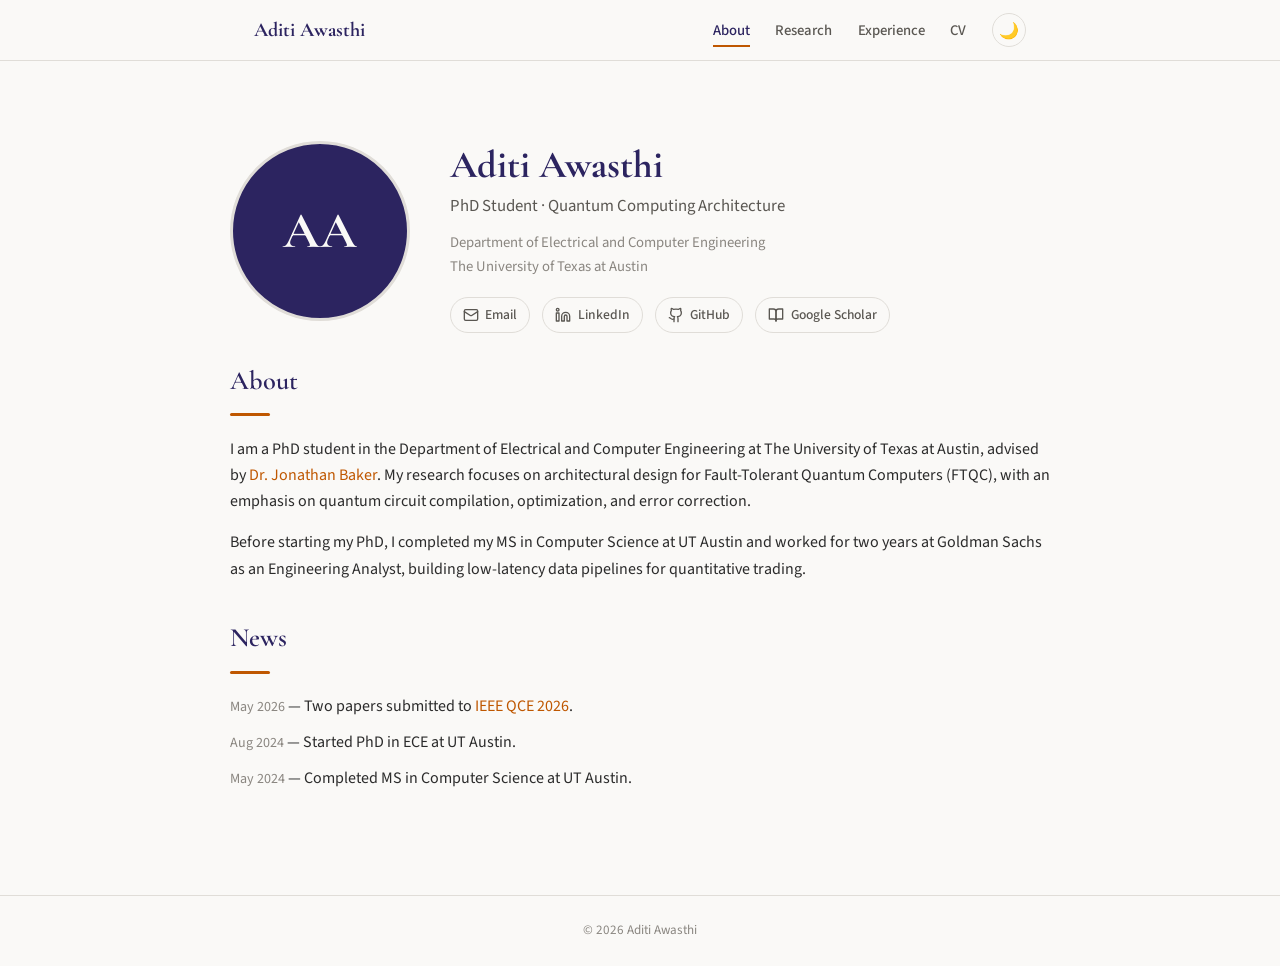
==== index.html @ e24ec128 "My website" ====
<!DOCTYPE html>
<html lang="en">
<head>
  <meta charset="UTF-8">
  <meta name="viewport" content="width=device-width, initial-scale=1.0">
  <title>Aditi Awasthi</title>
  <link rel="icon" type="image/svg+xml" href="assets/favicon.svg">
  <link rel="stylesheet" href="css/style.css">
  <script src="js/theme.js"></script>
</head>
<body>

  <!-- Navigation -->
  <nav class="nav">
    <div class="nav-inner">
      <a href="index.html" class="nav-name">Aditi Awasthi</a>
      <button class="nav-hamburger" aria-label="Menu">
        <span></span><span></span><span></span>
      </button>
      <ul class="nav-links">
        <li><a href="index.html" class="active">About</a></li>
        <li><a href="research.html">Research</a></li>
        <li><a href="experience.html">Experience</a></li>
        <li><a href="cv.html">CV</a></li>
        <li><button class="theme-toggle" aria-label="Toggle dark mode">🌙</button></li>
      </ul>
    </div>
  </nav>

  <!-- Main Content -->
  <main class="container page-content">

    <!-- Hero -->
    <section class="hero">
      <!-- To add a photo later: replace this div with <img src="assets/photo.jpg" alt="Aditi Awasthi" class="hero-photo"> -->
      <div class="hero-photo" style="display:flex;align-items:center;justify-content:center;background:var(--clr-primary);color:var(--text-on-primary);font-family:'Cormorant Garamond',serif;font-size:3.2rem;font-weight:700;">AA</div>
      <div class="hero-text">
        <h1>Aditi Awasthi</h1>
        <p class="hero-subtitle">PhD Student &middot; Quantum Computing Architecture</p>
        <p class="hero-affiliation">
          Department of Electrical and Computer Engineering<br>
          The University of Texas at Austin
        </p>
        <div class="link-row">
          <a href="mailto:aditiawasthi@utexas.edu" class="link-pill">
            <svg xmlns="http://www.w3.org/2000/svg" viewBox="0 0 24 24" fill="none" stroke="currentColor" stroke-width="2" stroke-linecap="round" stroke-linejoin="round"><rect x="2" y="4" width="20" height="16" rx="2"/><path d="m22 7-8.97 5.7a1.94 1.94 0 0 1-2.06 0L2 7"/></svg>
            Email
          </a>
          <a href="https://linkedin.com/in/aditiawasthi" class="link-pill" target="_blank">
            <svg xmlns="http://www.w3.org/2000/svg" viewBox="0 0 24 24" fill="none" stroke="currentColor" stroke-width="2" stroke-linecap="round" stroke-linejoin="round"><path d="M16 8a6 6 0 0 1 6 6v7h-4v-7a2 2 0 0 0-4 0v7h-4v-7a6 6 0 0 1 6-6z"/><rect x="2" y="9" width="4" height="12"/><circle cx="4" cy="4" r="2"/></svg>
            LinkedIn
          </a>
          <a href="https://github.com/aditiawas" class="link-pill" target="_blank">
            <svg xmlns="http://www.w3.org/2000/svg" viewBox="0 0 24 24" fill="none" stroke="currentColor" stroke-width="2" stroke-linecap="round" stroke-linejoin="round"><path d="M15 22v-4a4.8 4.8 0 0 0-1-3.5c3 0 6-2 6-5.5.08-1.25-.27-2.48-1-3.5.28-1.15.28-2.35 0-3.5 0 0-1 0-3 1.5-2.64-.5-5.36-.5-8 0C6 2 5 2 5 2c-.3 1.15-.3 2.35 0 3.5A5.403 5.403 0 0 0 4 9c0 3.5 3 5.5 6 5.5-.39.49-.68 1.05-.85 1.65S8.93 17.38 9 18v4"/><path d="M9 18c-4.51 2-5-2-7-2"/></svg>
            GitHub
          </a>
          <a href="https://scholar.google.com/citations?user=7v19t0AAAAAJ&sortby=pubdate" class="link-pill" target="_blank">
            <svg xmlns="http://www.w3.org/2000/svg" viewBox="0 0 24 24" fill="none" stroke="currentColor" stroke-width="2" stroke-linecap="round" stroke-linejoin="round"><path d="M2 3h6a4 4 0 0 1 4 4v14a3 3 0 0 0-3-3H2z"/><path d="M22 3h-6a4 4 0 0 0-4 4v14a3 3 0 0 1 3-3h7z"/></svg>
            Google Scholar
          </a>
        </div>
      </div>
    </section>

    <!-- About -->
    <section class="section">
      <h2>About</h2>
      <hr class="section-divider">
      <p>
        I am a PhD student in the Department of Electrical and Computer Engineering at
        The University of Texas at Austin, advised by
        <a href="https://www.jonathanmarkbaker.com/" target="_blank">Dr.&nbsp;Jonathan Baker</a>. My research focuses on
        architectural design for Fault-Tolerant Quantum Computers (FTQC), with an emphasis
        on quantum circuit compilation, optimization, and error correction.
      </p>
      <p>
        Before starting my PhD, I completed my MS in Computer Science at UT Austin and worked
        for two years at Goldman Sachs as an Engineering Analyst, building low-latency data
        pipelines for quantitative trading.
      </p>
    </section>

    <!-- News / Highlights -->
    <section class="section">
      <h2>News</h2>
      <hr class="section-divider">
      <ul style="list-style: none; padding: 0;">
        <li style="margin-bottom: 0.6rem;">
          <span style="color: var(--text-muted); font-size: 0.88rem;">May 2026</span> &mdash;
          Two papers submitted to <a href="https://qce.quantum.ieee.org/" target="_blank">IEEE QCE 2026</a>.
        </li>
        <li style="margin-bottom: 0.6rem;">
          <span style="color: var(--text-muted); font-size: 0.88rem;">Aug 2024</span> &mdash;
          Started PhD in ECE at UT Austin.
        </li>
        <li style="margin-bottom: 0.6rem;">
          <span style="color: var(--text-muted); font-size: 0.88rem;">May 2024</span> &mdash;
          Completed MS in Computer Science at UT Austin.
        </li>
      </ul>
    </section>

  </main>

  <footer class="footer">
    <div class="container">
      &copy; 2026 Aditi Awasthi
    </div>
  </footer>

</body>
</html>
---- css/style.css ----
/* ========================================
   Aditi Awasthi — Academic Website
   Colors: deep blue-purple + burnt orange
   ======================================== */

/* ---------- Google Fonts ---------- */
@import url('https://fonts.googleapis.com/css2?family=Cormorant+Garamond:ital,wght@0,400;0,600;0,700;1,400&family=Source+Sans+3:wght@300;400;500;600&display=swap');

/* ---------- CSS Variables ---------- */
:root {
  /* palette */
  --clr-primary: #2c2460;
  --clr-primary-light: #3d3580;
  --clr-accent: #bf5700;        /* UT burnt orange */
  --clr-accent-hover: #d96b1a;
  --clr-blue: #1e3a6e;

  /* surfaces */
  --bg: #faf9f7;
  --bg-card: #ffffff;
  --bg-nav: rgba(250, 249, 247, 0.92);
  --border: #e0ddd8;

  /* text */
  --text: #2b2b2b;
  --text-secondary: #5a5752;
  --text-muted: #8a8680;
  --text-on-primary: #faf9f7;

  /* misc */
  --shadow-sm: 0 1px 3px rgba(0,0,0,0.06);
  --shadow-md: 0 4px 12px rgba(0,0,0,0.08);
  --radius: 6px;
  --max-w: 820px;
  --transition: 0.25s ease;
}

/* ---------- Dark Mode ---------- */
[data-theme="dark"] {
  --clr-primary: #a8a0d6;
  --clr-primary-light: #c4bcf0;
  --clr-accent: #e8853a;
  --clr-accent-hover: #f09a55;
  --clr-blue: #7ea8d4;

  --bg: #141218;
  --bg-card: #1e1b24;
  --bg-nav: rgba(20, 18, 24, 0.94);
  --border: #2e2a36;

  --text: #e4e0ec;
  --text-secondary: #b0aab8;
  --text-muted: #7d7888;
  --text-on-primary: #141218;

  --shadow-sm: 0 1px 3px rgba(0,0,0,0.3);
  --shadow-md: 0 4px 12px rgba(0,0,0,0.4);
}

/* ---------- Reset & Base ---------- */
*, *::before, *::after { box-sizing: border-box; margin: 0; padding: 0; }

html {
  scroll-behavior: smooth;
  scroll-padding-top: 80px;
}

body {
  font-family: 'Source Sans 3', 'Segoe UI', sans-serif;
  font-weight: 400;
  font-size: 16px;
  line-height: 1.65;
  color: var(--text);
  background: var(--bg);
  transition: background var(--transition), color var(--transition);
  -webkit-font-smoothing: antialiased;
}

/* ---------- Typography ---------- */
h1, h2, h3 {
  font-family: 'Cormorant Garamond', 'Georgia', serif;
  color: var(--clr-primary);
  line-height: 1.25;
}

h1 { font-size: 2.4rem; font-weight: 700; }
h2 { font-size: 1.65rem; font-weight: 600; margin-bottom: 0.6em; }
h3 { font-size: 1.2rem; font-weight: 600; margin-bottom: 0.35em; }

p { margin-bottom: 0.9em; }

a {
  color: var(--clr-accent);
  text-decoration: none;
  transition: color var(--transition);
}
a:hover { color: var(--clr-accent-hover); text-decoration: underline; }

/* ---------- Layout ---------- */
.container {
  max-width: var(--max-w);
  margin: 0 auto;
  padding: 0 1.5rem;
}

.page-content {
  padding: 2.5rem 0 4rem;
}

/* ---------- Navigation ---------- */
.nav {
  position: sticky;
  top: 0;
  z-index: 100;
  background: var(--bg-nav);
  backdrop-filter: blur(12px);
  -webkit-backdrop-filter: blur(12px);
  border-bottom: 1px solid var(--border);
  transition: background var(--transition), border-color var(--transition);
}

.nav-inner {
  max-width: var(--max-w);
  margin: 0 auto;
  padding: 0 1.5rem;
  display: flex;
  align-items: center;
  justify-content: space-between;
  height: 60px;
}

.nav-name {
  font-family: 'Cormorant Garamond', serif;
  font-size: 1.25rem;
  font-weight: 700;
  color: var(--clr-primary);
  text-decoration: none;
}
.nav-name:hover { text-decoration: none; color: var(--clr-primary-light); }

.nav-links {
  display: flex;
  align-items: center;
  gap: 1.6rem;
  list-style: none;
}

.nav-links a {
  font-size: 0.92rem;
  font-weight: 500;
  color: var(--text-secondary);
  text-decoration: none;
  padding: 0.25rem 0;
  border-bottom: 2px solid transparent;
  transition: color var(--transition), border-color var(--transition);
}
.nav-links a:hover,
.nav-links a.active {
  color: var(--clr-primary);
  border-bottom-color: var(--clr-accent);
  text-decoration: none;
}

/* Theme toggle button */
.theme-toggle {
  background: none;
  border: 1px solid var(--border);
  border-radius: 50%;
  width: 34px;
  height: 34px;
  cursor: pointer;
  display: flex;
  align-items: center;
  justify-content: center;
  font-size: 1rem;
  color: var(--text-secondary);
  transition: background var(--transition), color var(--transition), border-color var(--transition);
}
.theme-toggle:hover {
  background: var(--bg-card);
  color: var(--clr-accent);
}

/* Hamburger */
.nav-hamburger {
  display: none;
  background: none;
  border: none;
  cursor: pointer;
  flex-direction: column;
  gap: 5px;
  padding: 4px;
}
.nav-hamburger span {
  display: block;
  width: 22px;
  height: 2px;
  background: var(--text);
  border-radius: 2px;
  transition: transform var(--transition), opacity var(--transition);
}

/* ---------- Hero (index page) ---------- */
.hero {
  display: flex;
  align-items: flex-start;
  gap: 2.5rem;
  padding: 2.5rem 0 2rem;
}

.hero-photo {
  flex-shrink: 0;
  width: 180px;
  height: 180px;
  border-radius: 50%;
  object-fit: cover;
  border: 3px solid var(--border);
  transition: border-color var(--transition);
}

.hero-text h1 {
  margin-bottom: 0.25rem;
}

.hero-subtitle {
  font-size: 1.05rem;
  color: var(--text-secondary);
  margin-bottom: 0.6em;
}

.hero-affiliation {
  font-size: 0.92rem;
  color: var(--text-muted);
  margin-bottom: 1.2em;
}

/* Social / contact links row */
.link-row {
  display: flex;
  flex-wrap: wrap;
  gap: 0.75rem;
}

.link-pill {
  display: inline-flex;
  align-items: center;
  gap: 0.4rem;
  font-size: 0.85rem;
  font-weight: 500;
  padding: 0.35rem 0.75rem;
  border: 1px solid var(--border);
  border-radius: 20px;
  color: var(--text-secondary);
  text-decoration: none;
  transition: all var(--transition);
}
.link-pill:hover {
  color: var(--clr-accent);
  border-color: var(--clr-accent);
  text-decoration: none;
  background: rgba(191, 87, 0, 0.06);
}
[data-theme="dark"] .link-pill:hover {
  background: rgba(232, 133, 58, 0.1);
}

.link-pill svg {
  width: 16px;
  height: 16px;
  flex-shrink: 0;
}

/* ---------- Sections ---------- */
.section {
  margin-bottom: 2.5rem;
}

.section-divider {
  width: 40px;
  height: 3px;
  background: var(--clr-accent);
  border: none;
  border-radius: 2px;
  margin-bottom: 1.2rem;
}

/* ---------- Cards ---------- */
.card {
  background: var(--bg-card);
  border: 1px solid var(--border);
  border-radius: var(--radius);
  padding: 1.4rem 1.5rem;
  margin-bottom: 1rem;
  box-shadow: var(--shadow-sm);
  transition: background var(--transition), border-color var(--transition), box-shadow var(--transition);
}

.card-header {
  display: flex;
  justify-content: space-between;
  align-items: baseline;
  flex-wrap: wrap;
  gap: 0.5rem;
  margin-bottom: 0.5rem;
}

.card-header h3 {
  margin-bottom: 0;
}

.card-date {
  font-size: 0.85rem;
  color: var(--text-muted);
  white-space: nowrap;
}

.card p {
  color: var(--text-secondary);
  font-size: 0.95rem;
}

/* Sub-projects inside a card */
.sub-project {
  margin-top: 0.9rem;
  padding-left: 1rem;
  border-left: 2px solid var(--clr-accent);
}

.sub-project h4 {
  font-family: 'Source Sans 3', sans-serif;
  font-weight: 600;
  font-size: 0.95rem;
  color: var(--text);
  margin-bottom: 0.2rem;
}

.sub-project p {
  font-size: 0.9rem;
  margin-bottom: 0.6rem;
}

/* ---------- Publication list ---------- */
.pub-item {
  padding: 1.2rem 0;
  border-bottom: 1px solid var(--border);
}
.pub-item:last-child { border-bottom: none; }

.pub-title {
  font-weight: 600;
  color: var(--text);
  margin-bottom: 0.15rem;
}

.pub-authors {
  font-size: 0.9rem;
  color: var(--text-secondary);
  margin-bottom: 0.15rem;
}

.pub-authors strong {
  color: var(--clr-primary);
}

.pub-venue {
  font-size: 0.88rem;
  color: var(--text-muted);
  font-style: italic;
  margin-bottom: 0.3rem;
}

.pub-links {
  display: flex;
  gap: 0.6rem;
  margin-top: 0.35rem;
}

.pub-link {
  font-size: 0.82rem;
  font-weight: 500;
  padding: 0.2rem 0.55rem;
  border: 1px solid var(--border);
  border-radius: 4px;
  color: var(--text-secondary);
  transition: all var(--transition);
}
.pub-link:hover {
  color: var(--clr-accent);
  border-color: var(--clr-accent);
  text-decoration: none;
}

/* ---------- CV page ---------- */
.cv-download {
  display: inline-flex;
  align-items: center;
  gap: 0.5rem;
  font-weight: 600;
  font-size: 0.95rem;
  padding: 0.6rem 1.2rem;
  border: 2px solid var(--clr-accent);
  border-radius: var(--radius);
  color: var(--clr-accent);
  transition: all var(--transition);
}
.cv-download:hover {
  background: var(--clr-accent);
  color: var(--text-on-primary);
  text-decoration: none;
}
[data-theme="dark"] .cv-download:hover {
  color: #141218;
}

.cv-buttons {
  display: flex;
  gap: 1rem;
  flex-wrap: wrap;
  margin-top: 1rem;
}

/* ---------- Footer ---------- */
.footer {
  border-top: 1px solid var(--border);
  padding: 1.5rem 0;
  text-align: center;
  font-size: 0.82rem;
  color: var(--text-muted);
  transition: border-color var(--transition);
}

/* ========================================
   Responsive
   ======================================== */

@media (max-width: 700px) {
  h1 { font-size: 1.8rem; }
  h2 { font-size: 1.35rem; }

  .hero {
    flex-direction: column;
    align-items: center;
    text-align: center;
    gap: 1.2rem;
  }

  .hero-photo {
    width: 140px;
    height: 140px;
  }

  .link-row {
    justify-content: center;
  }

  /* Mobile nav */
  .nav-hamburger { display: flex; }

  .nav-links {
    display: none;
    position: absolute;
    top: 60px;
    left: 0;
    right: 0;
    flex-direction: column;
    background: var(--bg-nav);
    backdrop-filter: blur(12px);
    -webkit-backdrop-filter: blur(12px);
    border-bottom: 1px solid var(--border);
    padding: 1rem 1.5rem;
    gap: 0.8rem;
  }
  .nav-links.open { display: flex; }

  .card-header {
    flex-direction: column;
    gap: 0.15rem;
  }

  .container { padding: 0 1.1rem; }
}

@media (min-width: 701px) and (max-width: 960px) {
  .hero-photo {
    width: 150px;
    height: 150px;
  }
}
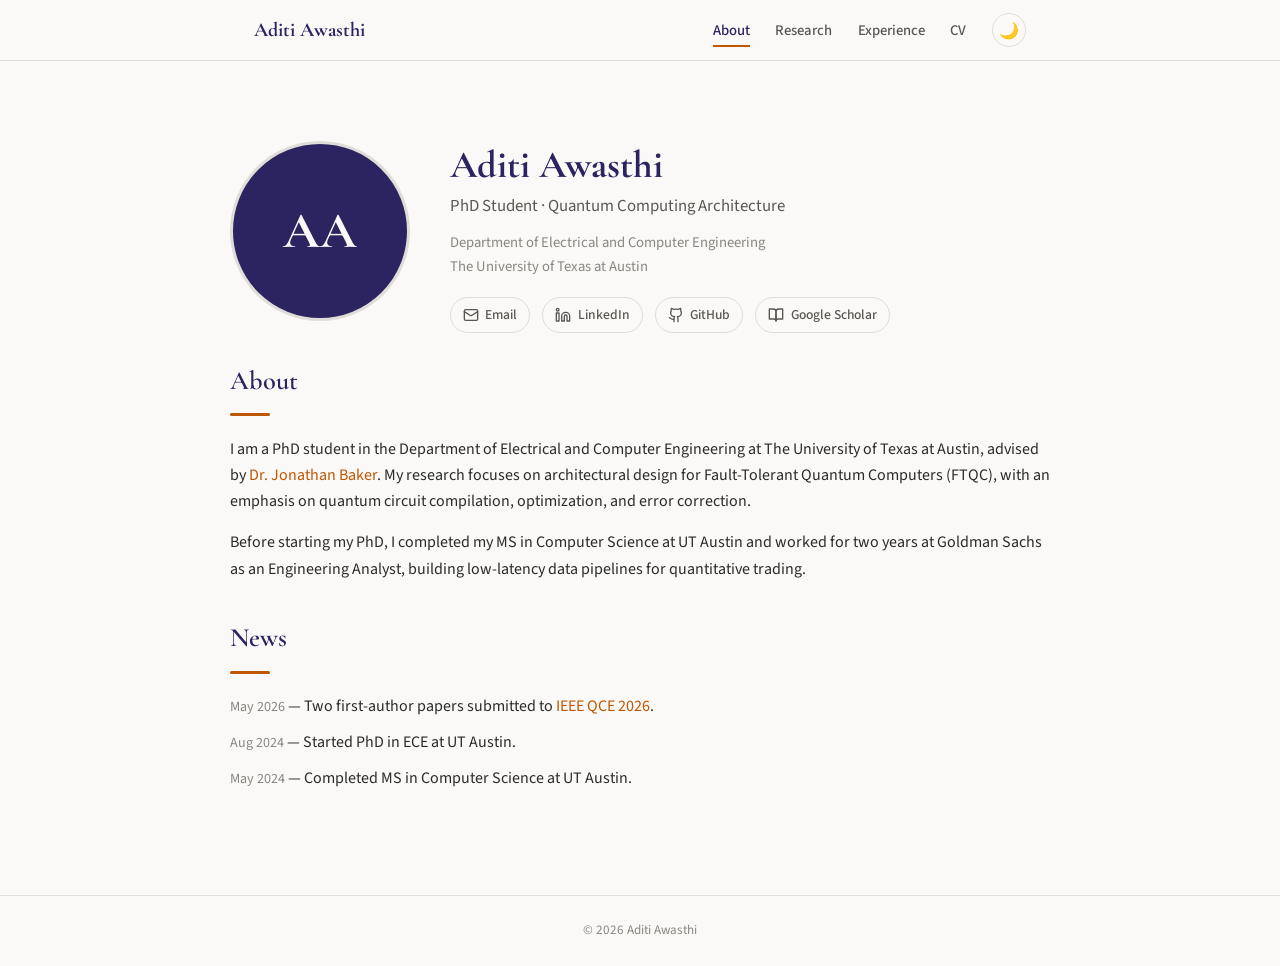
==== commit bba80b80: "Added SnS publication" ====
--- a/index.html
+++ b/index.html
@@ -87,7 +87,7 @@
       <ul style="list-style: none; padding: 0;">
         <li style="margin-bottom: 0.6rem;">
           <span style="color: var(--text-muted); font-size: 0.88rem;">May 2026</span> &mdash;
-          Two papers submitted to <a href="https://qce.quantum.ieee.org/" target="_blank">IEEE QCE 2026</a>.
+          Two first-author papers submitted to <a href="https://qce.quantum.ieee.org/" target="_blank">IEEE QCE 2026</a>.
         </li>
         <li style="margin-bottom: 0.6rem;">
           <span style="color: var(--text-muted); font-size: 0.88rem;">Aug 2024</span> &mdash;
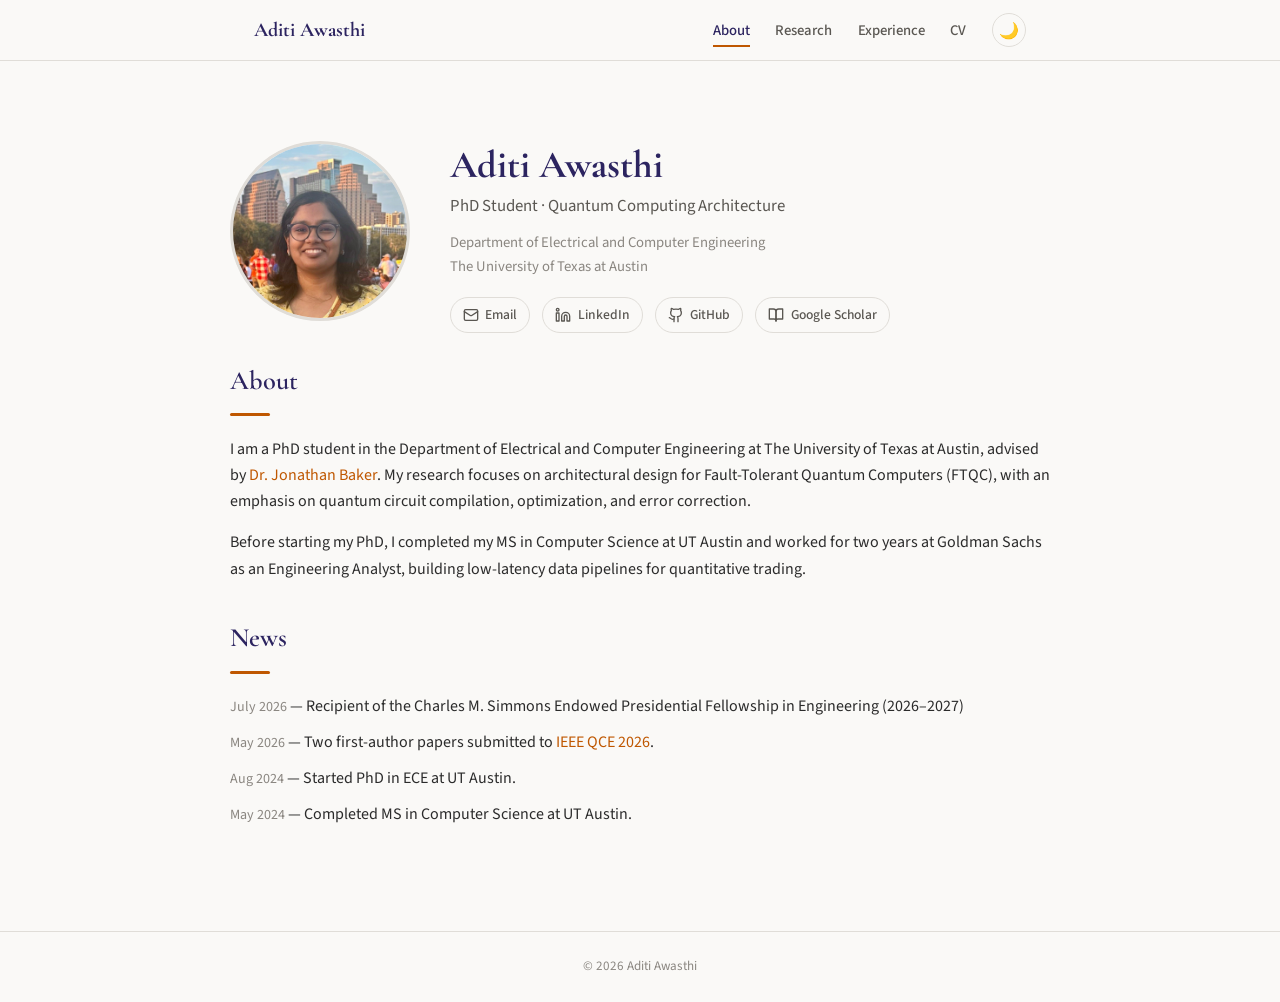
==== commit 18a1603c: "Added fellowship and photo" ====
--- a/index.html
+++ b/index.html
@@ -32,8 +32,7 @@
 
     <!-- Hero -->
     <section class="hero">
-      <!-- To add a photo later: replace this div with <img src="assets/photo.jpg" alt="Aditi Awasthi" class="hero-photo"> -->
-      <div class="hero-photo" style="display:flex;align-items:center;justify-content:center;background:var(--clr-primary);color:var(--text-on-primary);font-family:'Cormorant Garamond',serif;font-size:3.2rem;font-weight:700;">AA</div>
+      <img src="assets/Aditi_photo.jpg" alt="Aditi Awasthi" class="hero-photo">
       <div class="hero-text">
         <h1>Aditi Awasthi</h1>
         <p class="hero-subtitle">PhD Student &middot; Quantum Computing Architecture</p>
@@ -86,6 +85,10 @@
       <hr class="section-divider">
       <ul style="list-style: none; padding: 0;">
         <li style="margin-bottom: 0.6rem;">
+          <span style="color: var(--text-muted); font-size: 0.88rem;">July 2026</span> &mdash;
+          Recipient of the Charles M. Simmons Endowed Presidential Fellowship in Engineering (2026–2027)
+        </li>
+        <li style="margin-bottom: 0.6rem;">
           <span style="color: var(--text-muted); font-size: 0.88rem;">May 2026</span> &mdash;
           Two first-author papers submitted to <a href="https://qce.quantum.ieee.org/" target="_blank">IEEE QCE 2026</a>.
         </li>
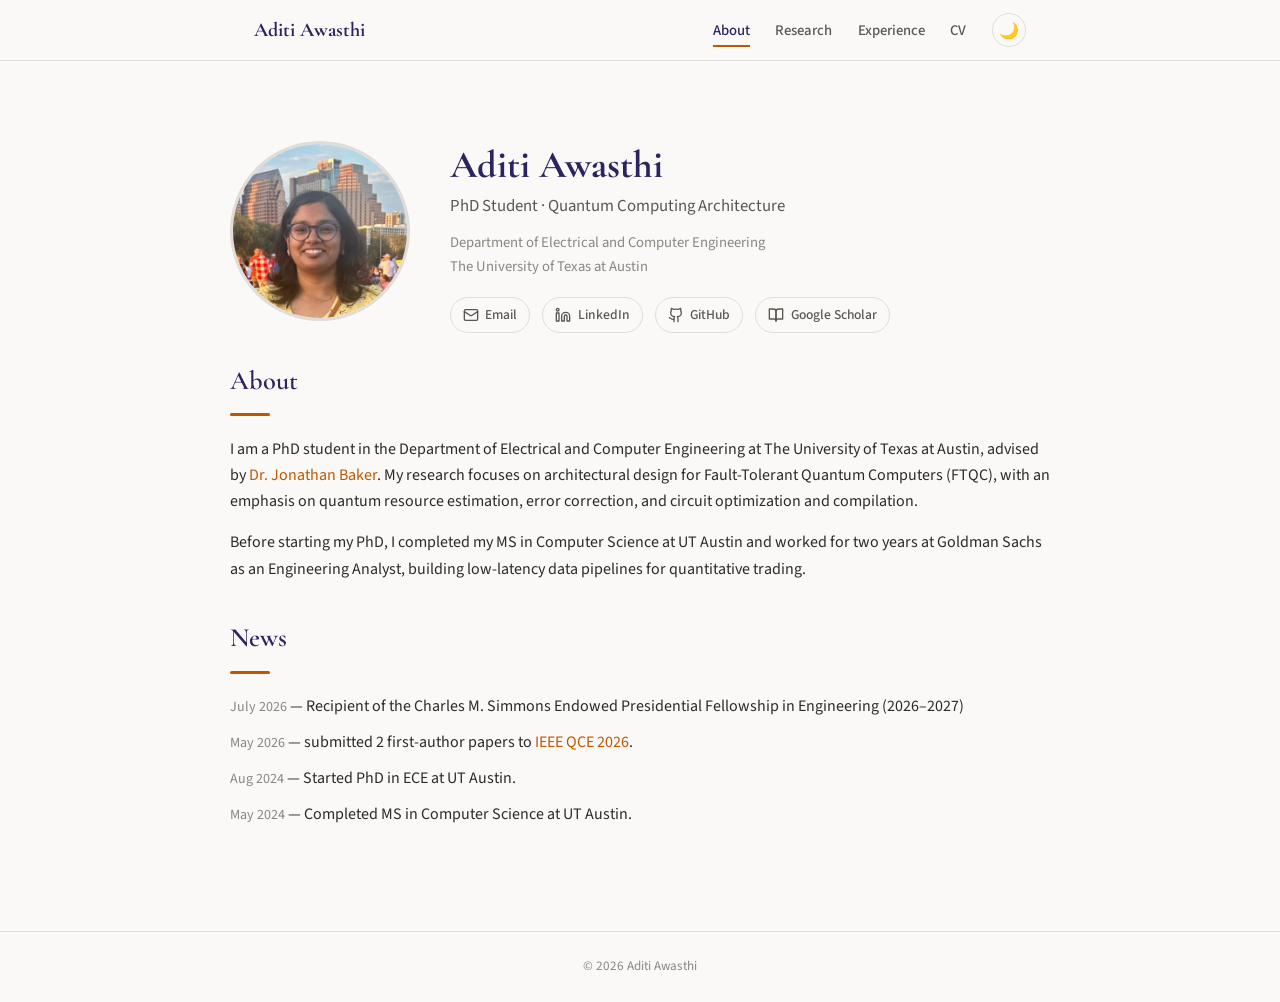
==== commit ce0ae206: "Fixed some lingo" ====
--- a/index.html
+++ b/index.html
@@ -70,7 +70,7 @@
         The University of Texas at Austin, advised by
         <a href="https://www.jonathanmarkbaker.com/" target="_blank">Dr.&nbsp;Jonathan Baker</a>. My research focuses on
         architectural design for Fault-Tolerant Quantum Computers (FTQC), with an emphasis
-        on quantum circuit compilation, optimization, and error correction.
+        on quantum resource estimation, error correction, and circuit optimization and compilation.
       </p>
       <p>
         Before starting my PhD, I completed my MS in Computer Science at UT Austin and worked
@@ -90,7 +90,7 @@
         </li>
         <li style="margin-bottom: 0.6rem;">
           <span style="color: var(--text-muted); font-size: 0.88rem;">May 2026</span> &mdash;
-          Two first-author papers submitted to <a href="https://qce.quantum.ieee.org/" target="_blank">IEEE QCE 2026</a>.
+          submitted 2 first-author papers to <a href="https://qce.quantum.ieee.org/" target="_blank">IEEE QCE 2026</a>.
         </li>
         <li style="margin-bottom: 0.6rem;">
           <span style="color: var(--text-muted); font-size: 0.88rem;">Aug 2024</span> &mdash;
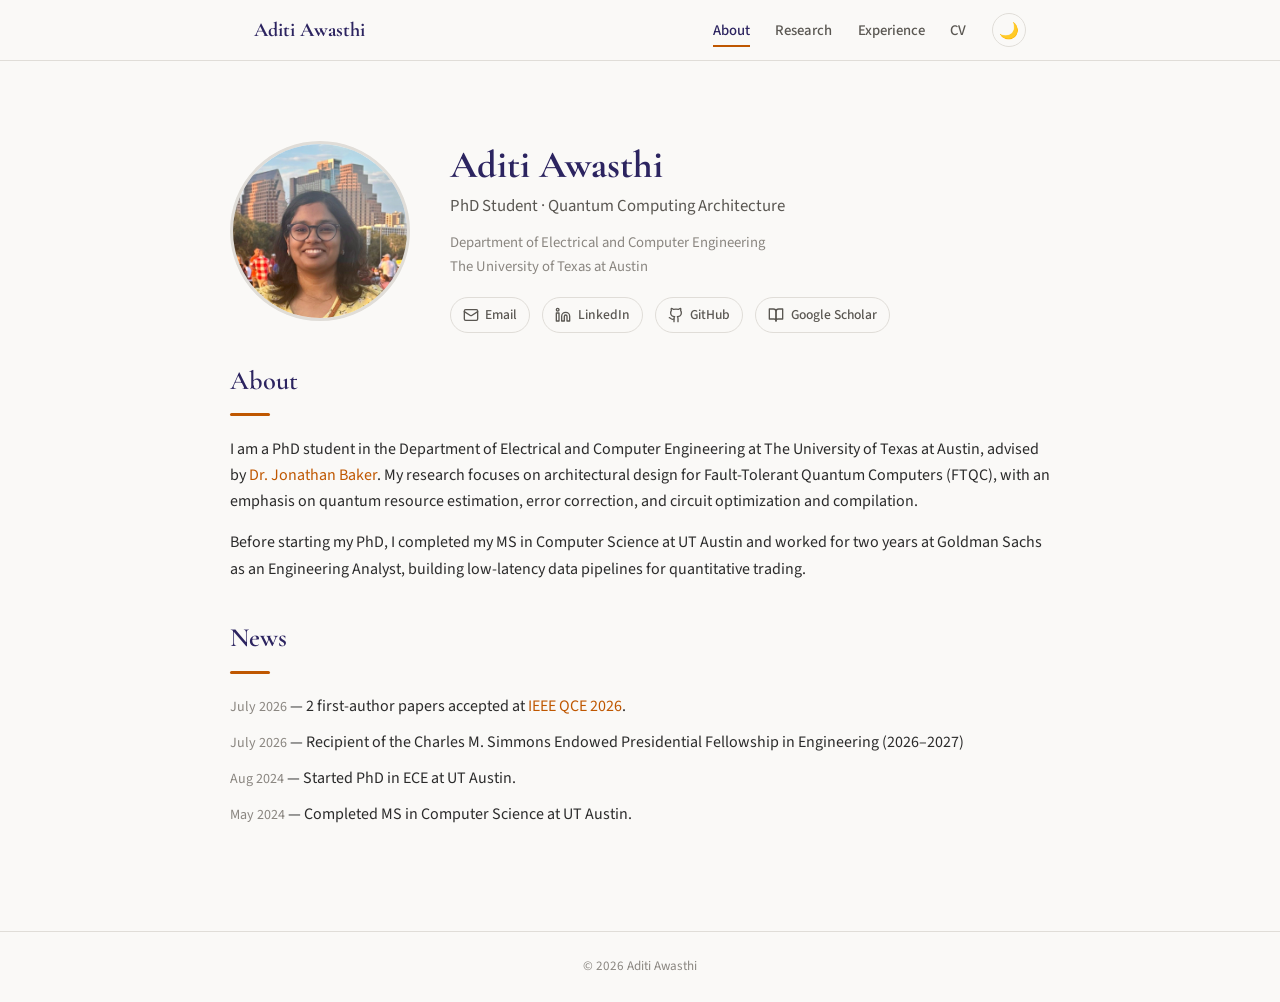
==== commit de6fe45f: "QCE Acceptance" ====
--- a/index.html
+++ b/index.html
@@ -86,11 +86,11 @@
       <ul style="list-style: none; padding: 0;">
         <li style="margin-bottom: 0.6rem;">
           <span style="color: var(--text-muted); font-size: 0.88rem;">July 2026</span> &mdash;
-          Recipient of the Charles M. Simmons Endowed Presidential Fellowship in Engineering (2026–2027)
+          2 first-author papers accepted at <a href="https://qce.quantum.ieee.org/" target="_blank">IEEE QCE 2026</a>.
         </li>
         <li style="margin-bottom: 0.6rem;">
-          <span style="color: var(--text-muted); font-size: 0.88rem;">May 2026</span> &mdash;
-          submitted 2 first-author papers to <a href="https://qce.quantum.ieee.org/" target="_blank">IEEE QCE 2026</a>.
+          <span style="color: var(--text-muted); font-size: 0.88rem;">July 2026</span> &mdash;
+          Recipient of the Charles M. Simmons Endowed Presidential Fellowship in Engineering (2026–2027)
         </li>
         <li style="margin-bottom: 0.6rem;">
           <span style="color: var(--text-muted); font-size: 0.88rem;">Aug 2024</span> &mdash;
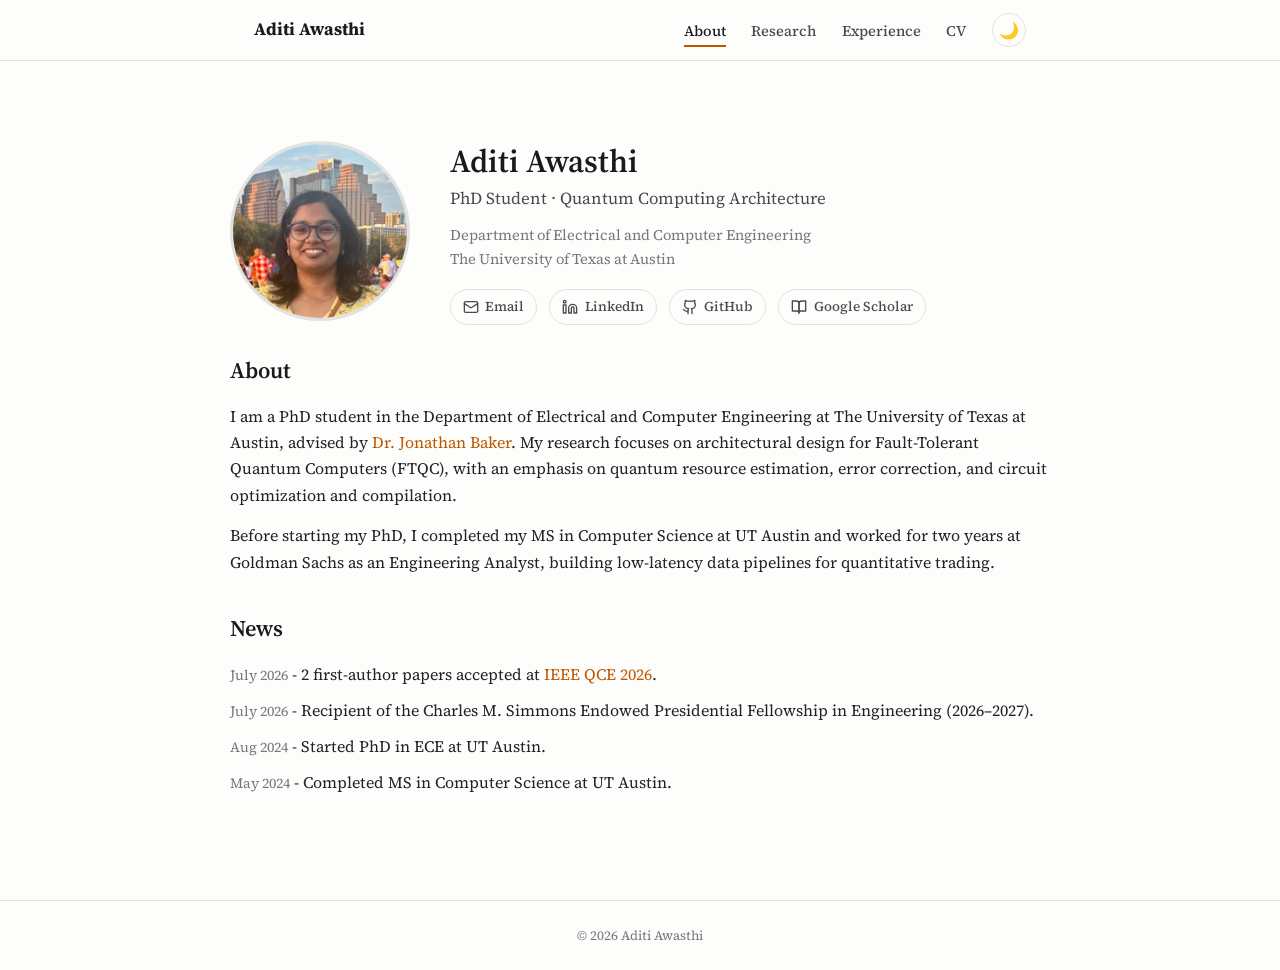
==== commit 8188bb20: "Concise CV Update" ====
--- a/index.html
+++ b/index.html
@@ -64,7 +64,6 @@
     <!-- About -->
     <section class="section">
       <h2>About</h2>
-      <hr class="section-divider">
       <p>
         I am a PhD student in the Department of Electrical and Computer Engineering at
         The University of Texas at Austin, advised by
@@ -82,22 +81,21 @@
     <!-- News / Highlights -->
     <section class="section">
       <h2>News</h2>
-      <hr class="section-divider">
       <ul style="list-style: none; padding: 0;">
         <li style="margin-bottom: 0.6rem;">
-          <span style="color: var(--text-muted); font-size: 0.88rem;">July 2026</span> &mdash;
+          <span style="color: var(--text-muted); font-size: 0.88rem;">July 2026</span> -
           2 first-author papers accepted at <a href="https://qce.quantum.ieee.org/" target="_blank">IEEE QCE 2026</a>.
         </li>
         <li style="margin-bottom: 0.6rem;">
-          <span style="color: var(--text-muted); font-size: 0.88rem;">July 2026</span> &mdash;
-          Recipient of the Charles M. Simmons Endowed Presidential Fellowship in Engineering (2026–2027)
+          <span style="color: var(--text-muted); font-size: 0.88rem;">July 2026</span> -
+          Recipient of the Charles M. Simmons Endowed Presidential Fellowship in Engineering (2026–2027).
         </li>
         <li style="margin-bottom: 0.6rem;">
-          <span style="color: var(--text-muted); font-size: 0.88rem;">Aug 2024</span> &mdash;
+          <span style="color: var(--text-muted); font-size: 0.88rem;">Aug 2024</span> -
           Started PhD in ECE at UT Austin.
         </li>
         <li style="margin-bottom: 0.6rem;">
-          <span style="color: var(--text-muted); font-size: 0.88rem;">May 2024</span> &mdash;
+          <span style="color: var(--text-muted); font-size: 0.88rem;">May 2024</span> -
           Completed MS in Computer Science at UT Austin.
         </li>
       </ul>
--- a/css/style.css
+++ b/css/style.css
@@ -1,35 +1,32 @@
 /* ========================================
-   Aditi Awasthi — Academic Website
-   Colors: deep blue-purple + burnt orange
+   Aditi Awasthi - Academic Website
+   Colors: neutral + burnt orange
    ======================================== */
 
 /* ---------- Google Fonts ---------- */
-@import url('https://fonts.googleapis.com/css2?family=Cormorant+Garamond:ital,wght@0,400;0,600;0,700;1,400&family=Source+Sans+3:wght@300;400;500;600&display=swap');
+@import url('https://fonts.googleapis.com/css2?family=Source+Serif+4:ital,wght@0,400;0,600;0,700;1,400&display=swap');
 
 /* ---------- CSS Variables ---------- */
 :root {
   /* palette */
-  --clr-primary: #2c2460;
-  --clr-primary-light: #3d3580;
+  --clr-primary: #1a1a1a;
+  --clr-primary-light: #444444;
   --clr-accent: #bf5700;        /* UT burnt orange */
   --clr-accent-hover: #d96b1a;
-  --clr-blue: #1e3a6e;
 
   /* surfaces */
-  --bg: #faf9f7;
-  --bg-card: #ffffff;
-  --bg-nav: rgba(250, 249, 247, 0.92);
-  --border: #e0ddd8;
+  --bg: #fdfdfc;
+  --bg-card: #fdfdfc;
+  --bg-nav: #fdfdfc;
+  --border: #e2e2e0;
 
   /* text */
-  --text: #2b2b2b;
-  --text-secondary: #5a5752;
-  --text-muted: #8a8680;
-  --text-on-primary: #faf9f7;
+  --text: #222222;
+  --text-secondary: #4a4a4a;
+  --text-muted: #777777;
+  --text-on-primary: #fdfdfc;
 
   /* misc */
-  --shadow-sm: 0 1px 3px rgba(0,0,0,0.06);
-  --shadow-md: 0 4px 12px rgba(0,0,0,0.08);
   --radius: 6px;
   --max-w: 820px;
   --transition: 0.25s ease;
@@ -37,24 +34,20 @@
 
 /* ---------- Dark Mode ---------- */
 [data-theme="dark"] {
-  --clr-primary: #a8a0d6;
-  --clr-primary-light: #c4bcf0;
+  --clr-primary: #eeeeee;
+  --clr-primary-light: #cccccc;
   --clr-accent: #e8853a;
   --clr-accent-hover: #f09a55;
-  --clr-blue: #7ea8d4;
-
-  --bg: #141218;
-  --bg-card: #1e1b24;
-  --bg-nav: rgba(20, 18, 24, 0.94);
-  --border: #2e2a36;
-
-  --text: #e4e0ec;
-  --text-secondary: #b0aab8;
-  --text-muted: #7d7888;
-  --text-on-primary: #141218;
-
-  --shadow-sm: 0 1px 3px rgba(0,0,0,0.3);
-  --shadow-md: 0 4px 12px rgba(0,0,0,0.4);
+
+  --bg: #171717;
+  --bg-card: #171717;
+  --bg-nav: #171717;
+  --border: #2e2e2e;
+
+  --text: #e2e2e2;
+  --text-secondary: #b4b4b4;
+  --text-muted: #8a8a8a;
+  --text-on-primary: #171717;
 }
 
 /* ---------- Reset & Base ---------- */
@@ -66,7 +59,7 @@
 }
 
 body {
-  font-family: 'Source Sans 3', 'Segoe UI', sans-serif;
+  font-family: 'Source Serif 4', 'Georgia', serif;
   font-weight: 400;
   font-size: 16px;
   line-height: 1.65;
@@ -78,14 +71,13 @@
 
 /* ---------- Typography ---------- */
 h1, h2, h3 {
-  font-family: 'Cormorant Garamond', 'Georgia', serif;
   color: var(--clr-primary);
   line-height: 1.25;
 }
 
-h1 { font-size: 2.4rem; font-weight: 700; }
-h2 { font-size: 1.65rem; font-weight: 600; margin-bottom: 0.6em; }
-h3 { font-size: 1.2rem; font-weight: 600; margin-bottom: 0.35em; }
+h1 { font-size: 2rem; font-weight: 600; }
+h2 { font-size: 1.4rem; font-weight: 600; margin-bottom: 0.8em; }
+h3 { font-size: 1.1rem; font-weight: 600; margin-bottom: 0.35em; }
 
 p { margin-bottom: 0.9em; }
 
@@ -113,8 +105,6 @@
   top: 0;
   z-index: 100;
   background: var(--bg-nav);
-  backdrop-filter: blur(12px);
-  -webkit-backdrop-filter: blur(12px);
   border-bottom: 1px solid var(--border);
   transition: background var(--transition), border-color var(--transition);
 }
@@ -130,8 +120,7 @@
 }
 
 .nav-name {
-  font-family: 'Cormorant Garamond', serif;
-  font-size: 1.25rem;
+  font-size: 1.1rem;
   font-weight: 700;
   color: var(--clr-primary);
   text-decoration: none;
@@ -275,24 +264,9 @@
   margin-bottom: 2.5rem;
 }
 
-.section-divider {
-  width: 40px;
-  height: 3px;
-  background: var(--clr-accent);
-  border: none;
-  border-radius: 2px;
-  margin-bottom: 1.2rem;
-}
-
 /* ---------- Cards ---------- */
 .card {
-  background: var(--bg-card);
-  border: 1px solid var(--border);
-  border-radius: var(--radius);
-  padding: 1.4rem 1.5rem;
-  margin-bottom: 1rem;
-  box-shadow: var(--shadow-sm);
-  transition: background var(--transition), border-color var(--transition), box-shadow var(--transition);
+  margin-bottom: 1.6rem;
 }
 
 .card-header {
@@ -322,12 +296,9 @@
 /* Sub-projects inside a card */
 .sub-project {
   margin-top: 0.9rem;
-  padding-left: 1rem;
-  border-left: 2px solid var(--clr-accent);
 }
 
 .sub-project h4 {
-  font-family: 'Source Sans 3', sans-serif;
   font-weight: 600;
   font-size: 0.95rem;
   color: var(--text);
@@ -408,10 +379,6 @@
   color: var(--text-on-primary);
   text-decoration: none;
 }
-[data-theme="dark"] .cv-download:hover {
-  color: #141218;
-}
-
 .cv-buttons {
   display: flex;
   gap: 1rem;
@@ -464,8 +431,6 @@
     right: 0;
     flex-direction: column;
     background: var(--bg-nav);
-    backdrop-filter: blur(12px);
-    -webkit-backdrop-filter: blur(12px);
     border-bottom: 1px solid var(--border);
     padding: 1rem 1.5rem;
     gap: 0.8rem;
